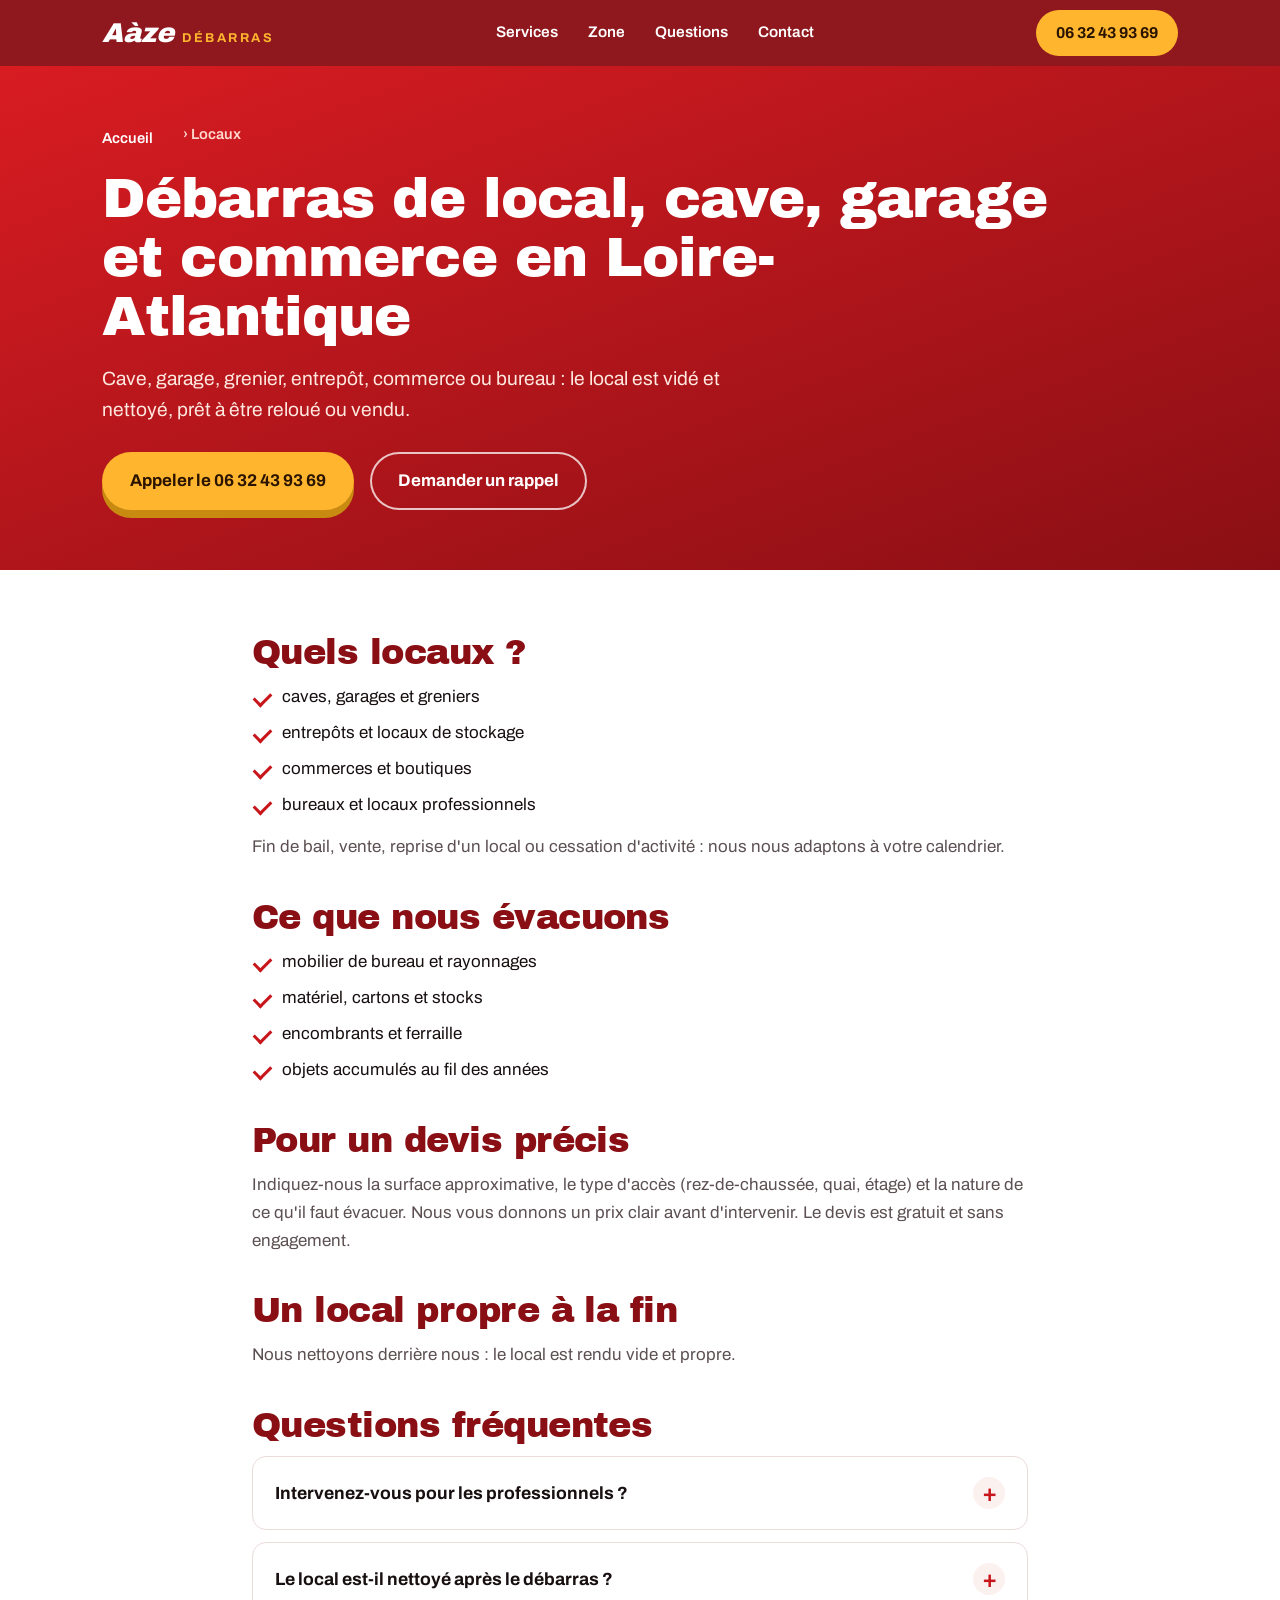
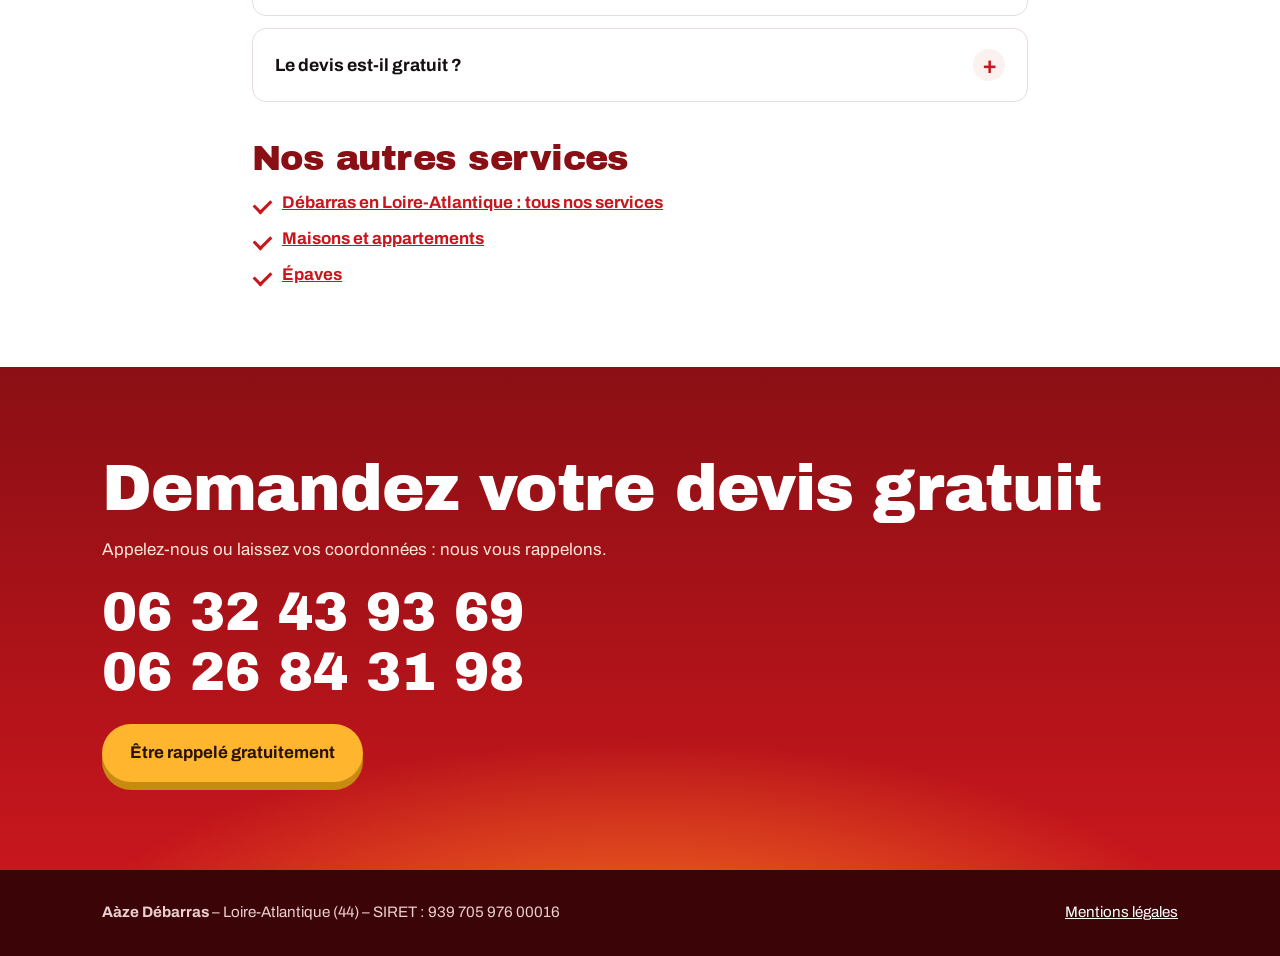
==== debarras-local-cave-garage.html @ 3a27445f "Add files via upload" ====
<!DOCTYPE html>
<html lang="fr">
<head>
<meta charset="utf-8">
<meta name="viewport" content="width=device-width, initial-scale=1">
<title>Débarras local, cave et garage en Loire-Atlantique | Aàze Débarras</title>
<meta name="description" content="Débarras de cave, garage, grenier, entrepôt, commerce ou bureau en Loire-Atlantique. Local vidé et nettoyé. Devis gratuit, appelez Aàze Débarras.">
<meta name="robots" content="index, follow, max-image-preview:large">
<link rel="canonical" href="https://erich44320.github.io/aaze-debarras/debarras-local-cave-garage.html">
<meta name="theme-color" content="#8A0F14">
<meta property="og:type" content="website">
<meta property="og:locale" content="fr_FR">
<meta property="og:site_name" content="Aàze Débarras">
<meta property="og:title" content="Débarras local, cave et garage en Loire-Atlantique | Aàze Débarras">
<meta property="og:description" content="Débarras de cave, garage, grenier, entrepôt, commerce ou bureau en Loire-Atlantique. Local vidé et nettoyé. Devis gratuit, appelez Aàze Débarras.">
<meta property="og:url" content="https://erich44320.github.io/aaze-debarras/debarras-local-cave-garage.html">
<meta property="og:image" content="https://erich44320.github.io/aaze-debarras/og-image.jpg">
<meta property="og:image:width" content="1200">
<meta property="og:image:height" content="630">
<meta name="twitter:card" content="summary_large_image">
<link rel="icon" href="data:image/svg+xml,%3Csvg xmlns='http://www.w3.org/2000/svg' viewBox='0 0 64 64'%3E%3Crect width='64' height='64' rx='14' fill='%238A0F14'/%3E%3Ctext x='32' y='47' font-size='42' font-weight='800' font-style='italic' text-anchor='middle' fill='%23FFB52E' font-family='Arial'%3EA%3C/text%3E%3C/svg%3E">
<link rel="preconnect" href="https://fonts.googleapis.com">
<link rel="preconnect" href="https://fonts.gstatic.com" crossorigin>
<link rel="stylesheet" href="https://fonts.googleapis.com/css2?family=Archivo:wght@400;600;700;800&family=Archivo+Black&display=swap">
<link rel="stylesheet" href="style.css">
<script type="application/ld+json">{"@context": "https://schema.org", "@graph": [{"@type": "Service", "name": "Débarras de local, cave, garage et commerce en Loire-Atlantique", "serviceType": "Locaux", "url": "https://erich44320.github.io/aaze-debarras/debarras-local-cave-garage.html", "description": "Débarras de cave, garage, grenier, entrepôt, commerce ou bureau en Loire-Atlantique. Local vidé et nettoyé. Devis gratuit, appelez Aàze Débarras.", "areaServed": {"@type": "AdministrativeArea", "name": "Loire-Atlantique"}, "provider": {"@id": "https://erich44320.github.io/aaze-debarras/#entreprise"}}, {"@type": "BreadcrumbList", "itemListElement": [{"@type": "ListItem", "position": 1, "name": "Accueil", "item": "https://erich44320.github.io/aaze-debarras/"}, {"@type": "ListItem", "position": 2, "name": "Locaux", "item": "https://erich44320.github.io/aaze-debarras/debarras-local-cave-garage.html"}]}, {"@type": "FAQPage", "mainEntity": [{"@type": "Question", "name": "Intervenez-vous pour les professionnels ?", "acceptedAnswer": {"@type": "Answer", "text": "Oui, nous débarrassons aussi les commerces, entrepôts et bureaux. Appelez-nous pour décrire votre besoin."}}, {"@type": "Question", "name": "Le local est-il nettoyé après le débarras ?", "acceptedAnswer": {"@type": "Answer", "text": "Oui, nous nettoyons derrière nous une fois le local vidé."}}, {"@type": "Question", "name": "Le devis est-il gratuit ?", "acceptedAnswer": {"@type": "Answer", "text": "Oui, il est gratuit et sans engagement."}}]}]}</script>
</head>
<body>
<header><div class="wrap bar"><a class="logo" href="index.html" aria-label="Aàze Débarras, accueil"><b>Aàze</b><span>Débarras</span></a><nav aria-label="Navigation principale"><a href="index.html#services">Services</a><a href="index.html#zone">Zone</a><a href="index.html#faq">Questions</a><a href="index.html#contact">Contact</a></nav><a class="btn head-tel" href="tel:+33632439369">06 32 43 93 69</a></div></header>
<main>
<div class="ph"><div class="wrap">
 <nav class="bc" aria-label="Fil d'Ariane"><a href="index.html">Accueil</a> › Locaux</nav>
 <h1>Débarras de local, cave, garage et commerce en Loire-Atlantique</h1>
 <p class="lead">Cave, garage, grenier, entrepôt, commerce ou bureau : le local est vidé et nettoyé, prêt à être reloué ou vendu.</p>
 <div class="cta"><a class="btn" href="tel:+33632439369">Appeler le 06 32 43 93 69</a><a class="btn line" href="index.html#contact">Demander un rappel</a></div>
</div></div>
<section class="pc"><div class="wrap narrow">
<h2>Quels locaux ?</h2>
<ul><li>caves, garages et greniers</li><li>entrepôts et locaux de stockage</li><li>commerces et boutiques</li><li>bureaux et locaux professionnels</li></ul>
<p>Fin de bail, vente, reprise d'un local ou cessation d'activité : nous nous adaptons à votre calendrier.</p>
<h2>Ce que nous évacuons</h2>
<ul><li>mobilier de bureau et rayonnages</li><li>matériel, cartons et stocks</li><li>encombrants et ferraille</li><li>objets accumulés au fil des années</li></ul>
<h2>Pour un devis précis</h2>
<p>Indiquez-nous la surface approximative, le type d'accès (rez-de-chaussée, quai, étage) et la nature de ce qu'il faut évacuer. Nous vous donnons un prix clair avant d'intervenir. Le devis est gratuit et sans engagement.</p>
<h2>Un local propre à la fin</h2>
<p>Nous nettoyons derrière nous : le local est rendu vide et propre.</p>
<h2>Questions fréquentes</h2>
<details><summary>Intervenez-vous pour les professionnels ?</summary><p>Oui, nous débarrassons aussi les commerces, entrepôts et bureaux. Appelez-nous pour décrire votre besoin.</p></details><details><summary>Le local est-il nettoyé après le débarras ?</summary><p>Oui, nous nettoyons derrière nous une fois le local vidé.</p></details><details><summary>Le devis est-il gratuit ?</summary><p>Oui, il est gratuit et sans engagement.</p></details>
<h2>Nos autres services</h2>
<ul class="oth"><li><a href="index.html">Débarras en Loire-Atlantique : tous nos services</a></li><li><a href="debarras-maison-appartement.html">Maisons et appartements</a></li><li><a href="enlevement-epave.html">Épaves</a></li></ul>
</div></section>
<section class="contact"><div class="wrap">
 <h2>Demandez votre devis gratuit</h2>
 <p>Appelez-nous ou laissez vos coordonnées : nous vous rappelons.</p>
 <div class="nums"><a href="tel:+33632439369">06 32 43 93 69</a><a href="tel:+33626843198">06 26 84 31 98</a></div>
 <a class="btn" href="index.html#contact">Être rappelé gratuitement</a>
</div></section>
</main>
<footer><div class="wrap"><div><strong>Aàze Débarras</strong> – Loire-Atlantique (44) – SIRET : 939 705 976 00016</div><div><a href="mentions-legales.html">Mentions légales</a></div></div></footer>
<div class="callbar"><a href="tel:+33632439369">Appeler le 06 32 43 93 69</a></div>
</body>
</html>
---- style.css ----
:root{--red:#C8161D;--red-d:#8A0F14;--red-x:#3B0508;--am:#FFB52E;--ink:#170F10;--mut:#5C5052;--line:#EADCDA;--soft:#FBF1EF;--w:1120px;--ease:cubic-bezier(.2,.7,.2,1)}
*{box-sizing:border-box;margin:0;padding:0}
html{scroll-behavior:smooth;scroll-padding-top:76px}
body{font-family:"Archivo",system-ui,-apple-system,"Segoe UI",Roboto,Arial,sans-serif;color:var(--ink);line-height:1.65;font-size:1.06rem;background:#fff;padding-bottom:60px;overflow-x:hidden}
h1,h2,h3{font-family:"Archivo Black","Archivo",Impact,sans-serif;font-weight:400;line-height:1.05;letter-spacing:-.015em}
a{color:inherit}
:focus-visible{outline:3px solid var(--am);outline-offset:3px}
.wrap{max-width:var(--w);margin:0 auto;padding:0 22px}
.skip{position:absolute;left:-999px}.skip:focus{left:12px;top:12px;background:#fff;padding:8px 12px;z-index:99}
.btn{display:inline-flex;align-items:center;gap:10px;text-decoration:none;font-weight:700;padding:15px 28px;border-radius:999px;background:var(--am);color:#2A1400;transition:transform .25s var(--ease),box-shadow .25s,background .2s;box-shadow:0 8px 0 #C98A12}
.btn:hover{transform:translateY(-3px);box-shadow:0 11px 0 #C98A12;background:#FFC456}
.btn:active{transform:translateY(4px);box-shadow:0 3px 0 #C98A12}
.btn.line{background:transparent;color:#fff;box-shadow:inset 0 0 0 2px rgba(255,255,255,.75)}
.btn.line:hover{background:rgba(255,255,255,.14);box-shadow:inset 0 0 0 2px #fff;transform:translateY(-3px)}

/* révélation au scroll */
.js .rv{opacity:0;transform:translateY(34px);transition:opacity .8s var(--ease),transform .8s var(--ease);transition-delay:var(--d,0s)}
.js .rv.in{opacity:1;transform:none}

/* en-tête */
header{position:sticky;top:0;z-index:30;background:rgba(138,15,20,.96);backdrop-filter:blur(8px);color:#fff;transition:box-shadow .3s}
header.sc{box-shadow:0 6px 24px rgba(40,0,0,.35)}
.bar{display:flex;align-items:center;justify-content:space-between;gap:14px;height:66px;transition:height .3s}
header.sc .bar{height:58px}
.logo{text-decoration:none;display:flex;align-items:baseline;gap:8px}
.logo b{font-family:"Archivo Black",sans-serif;font-weight:400;font-size:1.7rem;font-style:italic}
.logo span{font-weight:700;font-size:.8rem;letter-spacing:.2em;text-transform:uppercase;color:var(--am)}
nav{display:none;gap:30px;font-weight:600;font-size:.96rem}
nav a{text-decoration:none;position:relative;padding:4px 0}
nav a::after{content:"";position:absolute;left:0;right:0;bottom:-2px;height:2px;background:var(--am);transform:scaleX(0);transform-origin:left;transition:transform .3s var(--ease)}
nav a:hover::after{transform:scaleX(1)}
.head-tel{padding:10px 20px;font-size:.98rem;box-shadow:none}
.head-tel:hover{box-shadow:none;transform:translateY(-2px)}

/* hero */
.hero{position:relative;overflow:hidden;color:#fff;background:linear-gradient(160deg,#D81C22 0,#B3121A 50%,#7C0C12 100%)}
.hero::before,.hero::after{content:"";position:absolute;border-radius:50%;pointer-events:none;filter:blur(10px)}
.hero::before{width:640px;height:640px;left:-220px;bottom:-300px;background:radial-gradient(circle,rgba(255,181,46,.55),transparent 65%);animation:drift 14s ease-in-out infinite alternate}
.hero::after{width:520px;height:520px;right:-160px;top:-200px;background:radial-gradient(circle,rgba(255,120,60,.45),transparent 65%);animation:drift 11s ease-in-out infinite alternate-reverse}
@keyframes drift{to{transform:translate(70px,-40px) scale(1.15)}}
.hero .wrap{position:relative;z-index:1;display:grid;gap:40px;padding-top:56px;padding-bottom:70px;align-items:center}
.hero h1{font-size:clamp(2.7rem,9vw,5.2rem);text-shadow:0 4px 0 rgba(60,0,0,.35)}
.hero h1 .l{display:block;overflow:hidden;padding-bottom:.08em}
.hero h1 .l>span{display:block;transform:translateY(110%);animation:up .9s var(--ease) forwards}
.hero h1 .l:nth-child(2)>span{animation-delay:.12s}
.hero h1 .l:nth-child(3)>span{animation-delay:.24s;color:var(--am)}
@keyframes up{to{transform:none}}
.hero p.lead{font-size:1.2rem;max-width:30em;margin-top:22px;color:#FFE8DF;opacity:0;animation:fade .8s .55s var(--ease) forwards}
.cta{display:flex;flex-wrap:wrap;gap:16px;margin-top:32px;opacity:0;animation:fade .8s .7s var(--ease) forwards}
@keyframes fade{from{transform:translateY(16px)}to{opacity:1;transform:none}}
.room{width:100%;height:auto;border-radius:20px;box-shadow:0 30px 60px rgba(50,0,0,.5);opacity:0;animation:fade 1s .5s var(--ease) forwards}
.it{animation:out 9s ease-in infinite}
.it.b{animation-delay:.3s}.it.c{animation-delay:.6s}.it.d{animation-delay:.9s}
@keyframes out{0%,14%{transform:none;opacity:1}34%{transform:translateX(580px);opacity:1}35%{transform:translateX(580px);opacity:0}90%{transform:none;opacity:0}100%{transform:none;opacity:1}}
.done{animation:done 9s infinite;opacity:0}
@keyframes done{0%,46%{opacity:0;transform:translateY(8px)}56%,84%{opacity:1;transform:none}94%,100%{opacity:0}}
.sp{opacity:0;transform-box:fill-box;transform-origin:center;animation:glint 9s infinite}
.sp.b{animation-delay:.35s}.sp.c{animation-delay:.7s}.sp.d{animation-delay:1.05s}
@keyframes glint{0%,44%{opacity:0;transform:scale(0) rotate(0)}54%{opacity:1;transform:scale(1.2) rotate(40deg)}66%{opacity:1;transform:scale(.8) rotate(90deg)}78%,100%{opacity:0;transform:scale(0) rotate(140deg)}}
.shine{animation:shine 9s infinite;opacity:0}
@keyframes shine{0%,44%{opacity:0}56%,84%{opacity:1}96%,100%{opacity:0}}

/* bandeau défilant */
.marq{background:var(--ink);color:#fff;overflow:hidden;white-space:nowrap;padding:16px 0;font-family:"Archivo Black",sans-serif;font-size:1.15rem;text-transform:uppercase;letter-spacing:.04em}
.marq div{display:inline-block;animation:mq 32s linear infinite}
.marq:hover div{animation-play-state:paused}
.marq span{display:inline-block;padding:0 26px}
.marq span::after{content:"";display:inline-block;width:9px;height:9px;background:var(--red);margin-left:52px;transform:rotate(45deg)}
@keyframes mq{to{transform:translateX(-50%)}}

section{padding:88px 0}
.soft{background:var(--soft)}
h2.t{font-size:clamp(2.1rem,5.6vw,3.5rem);color:var(--red-d);margin-bottom:12px}
.intro{color:var(--mut);max-width:40em;margin-bottom:44px}

/* services */
.list{border-top:3px solid var(--ink)}
.svc{display:grid;grid-template-columns:auto 1fr;gap:4px 22px;padding:28px 18px;border-bottom:1px solid var(--line);position:relative;overflow:hidden;transition:color .35s,padding .4s var(--ease)}
.svc::before{content:"";position:absolute;inset:0;background:var(--red);transform:scaleY(0);transform-origin:bottom;transition:transform .45s var(--ease);z-index:-1}
.svc:hover{color:#fff;padding-left:30px}
.svc:hover::before{transform:scaleY(1)}
.svc:hover p{color:#FFE3DC}
.svc .n{font-family:"Archivo Black",sans-serif;font-size:1.5rem;color:var(--red);grid-row:span 2;line-height:1.1;transition:color .35s}
.svc:hover .n{color:var(--am)}
.svc h3{font-size:clamp(1.4rem,3.4vw,2rem)}
.svc p{color:var(--mut);max-width:40em;transition:color .35s}
.list{position:relative;z-index:0}

/* bannière */
.ban{position:relative;border-radius:18px;overflow:hidden;margin-top:56px;box-shadow:0 20px 44px rgba(90,10,10,.25)}
.ban img{display:block;width:100%;height:auto;transform:scale(1.14);transition:transform 1.6s var(--ease)}
.ban.in img{transform:scale(1)}
.ban p{position:absolute;left:0;right:0;bottom:0;padding:50px 24px 20px;background:linear-gradient(transparent,rgba(40,0,0,.85));color:#fff;font-family:"Archivo Black",sans-serif;font-size:clamp(1.2rem,3.6vw,2rem)}

/* nettoyage */
.clean{background:linear-gradient(160deg,var(--red-d),var(--red-x));color:#fff;position:relative;overflow:hidden}
.clean .wrap{position:relative;display:grid;gap:34px;align-items:center}
.clean h2{font-size:clamp(2.2rem,6vw,3.8rem);margin-bottom:16px}
.clean h2 em{font-style:normal;color:var(--am)}
.clean p{color:#FFD9CF;max-width:32em}
.clean ul{list-style:none;display:grid;gap:14px}
.clean li{display:flex;gap:16px;align-items:center;background:rgba(255,255,255,.08);border:1px solid rgba(255,255,255,.14);border-radius:14px;padding:18px 20px;font-weight:700;font-size:1.1rem}
.clean li svg{flex:none;width:34px;height:34px}
.clean li svg path{stroke-dasharray:30;stroke-dashoffset:30;transition:stroke-dashoffset .8s .4s var(--ease)}
.clean .in li svg path,.clean li.in svg path{stroke-dashoffset:0}
.star{position:absolute;color:var(--am);opacity:.8;animation:tw 3.2s ease-in-out infinite}
.star:nth-of-type(2){animation-delay:1s}.star:nth-of-type(3){animation-delay:2s}
@keyframes tw{0%,100%{transform:scale(.4) rotate(0);opacity:.2}50%{transform:scale(1) rotate(45deg);opacity:1}}

/* étapes */
ol.steps{list-style:none;display:grid;gap:34px;position:relative}
ol.steps li{position:relative;padding-top:20px}
ol.steps li::before{content:"";position:absolute;left:0;top:0;height:4px;width:100%;background:var(--red);transform:scaleX(0);transform-origin:left;transition:transform 1s var(--ease);transition-delay:calc(var(--d,0s) + .2s)}
ol.steps li.in::before{transform:scaleX(1)}
ol.steps li::after{content:attr(data-n);display:block;font-family:"Archivo Black",sans-serif;font-size:3.6rem;line-height:1;color:transparent;-webkit-text-stroke:2px var(--red);margin-bottom:6px}
ol.steps h3{font-size:1.5rem;margin-bottom:6px}
ol.steps p{color:var(--mut)}

/* zone */
.zones p{max-width:40em;color:var(--mut)}
.chips{list-style:none;display:flex;flex-wrap:wrap;gap:10px;margin:24px 0}
.chips li{padding:9px 18px;border-radius:999px;background:#fff;border:1.5px solid var(--line);font-weight:600;transition:all .25s var(--ease)}
.chips li:hover{background:var(--red);border-color:var(--red);color:#fff;transform:translateY(-3px) rotate(-2deg)}

/* faq */
details{background:#fff;border:1px solid var(--line);border-radius:14px;margin-bottom:12px;transition:box-shadow .3s,border-color .3s}
details[open]{border-color:var(--red);box-shadow:0 10px 26px rgba(160,20,25,.12)}
summary{cursor:pointer;font-weight:700;font-size:1.1rem;list-style:none;display:flex;justify-content:space-between;align-items:center;gap:16px;padding:20px 22px}
summary::-webkit-details-marker{display:none}
summary::after{content:"+";flex:none;width:32px;height:32px;border-radius:50%;background:var(--soft);color:var(--red);display:grid;place-items:center;font-size:1.5rem;line-height:1;transition:transform .35s var(--ease),background .3s,color .3s}
details[open] summary::after{transform:rotate(135deg);background:var(--red);color:#fff}
details p{padding:0 22px 20px;color:var(--mut);animation:fade .45s var(--ease) both}

/* contact */
.contact{position:relative;overflow:hidden;color:#fff;text-align:center;background:radial-gradient(ellipse 70% 70% at 50% 120%,#FFB52E 0,rgba(245,120,30,.6) 25%,transparent 65%),linear-gradient(180deg,var(--red-d),var(--red))}
.contact h2{font-size:clamp(2.3rem,6.5vw,4rem);margin-bottom:14px}
.contact p{color:#FFE8DC;max-width:32em;margin:0 auto}
.nums{display:grid;gap:2px;margin:28px 0 34px}
.nums a{font-family:"Archivo Black",sans-serif;font-size:clamp(2.4rem,9.5vw,4.8rem);text-decoration:none;line-height:1.1;transition:color .25s,transform .35s var(--ease)}
.nums a:hover{color:var(--am);transform:scale(1.04)}
.pulse{position:relative}
.pulse::after{content:"";position:absolute;inset:0;border-radius:999px;border:3px solid var(--am);animation:ring 2.2s ease-out infinite}
@keyframes ring{from{opacity:.9;transform:scale(1)}to{opacity:0;transform:scale(1.35)}}

footer{background:var(--red-x);color:#EBCFCF;padding:30px 0;font-size:.95rem}
footer .wrap{display:grid;gap:8px;text-align:center}
footer a{color:#fff}

.callbar{position:fixed;left:12px;right:12px;bottom:12px;z-index:40}
.callbar a{display:flex;justify-content:center;background:var(--am);color:#2A1400;text-decoration:none;font-weight:800;padding:16px;border-radius:999px;box-shadow:0 8px 24px rgba(0,0,0,.35);animation:bob 3s ease-in-out infinite}
@keyframes bob{50%{transform:translateY(-4px)}}

.legal{padding:56px 0}.legal h1{font-size:2.6rem;color:var(--red-d);margin-bottom:20px}.legal h2{font-size:1.5rem;margin:26px 0 6px;color:var(--ink)}.legal p{max-width:44em;color:var(--mut)}

@media(min-width:860px){
 nav{display:flex}body{padding-bottom:0}.callbar{display:none}
 .hero .wrap{grid-template-columns:1.1fr 1fr;gap:56px;padding-top:80px;padding-bottom:96px}
 .svc{grid-template-columns:70px 1fr 1.2fr;align-items:center;gap:0 24px;padding:34px 24px}
 .svc .n{grid-row:auto}
 .clean .wrap{grid-template-columns:1.1fr 1fr;gap:70px}
 ol.steps{grid-template-columns:repeat(4,1fr);gap:30px}
 footer .wrap{grid-template-columns:1fr auto;text-align:left}
}
@media(prefers-reduced-motion:reduce){
 html{scroll-behavior:auto}
 *,*::before,*::after{animation:none!important;transition:none!important}
 .js .rv{opacity:1;transform:none}
 .hero h1 .l>span{transform:none}.hero p.lead,.cta,.room{opacity:1}
 .done{opacity:1}
}

/* contact + formulaire */
.contact{text-align:left}
.contact p{margin:0}
.cgrid{display:grid;gap:40px;align-items:center}
.contact .nums{margin:22px 0 14px}
.contact .nums a{font-size:clamp(2.1rem,8vw,3.3rem)}
.mailink{display:inline-block;font-weight:700;font-size:1.15rem;color:#fff;text-underline-offset:5px}
.mailink:hover{color:var(--am)}
.form{background:#fff;color:var(--ink);border-radius:20px;padding:28px 24px;box-shadow:0 26px 50px rgba(50,0,0,.4);display:grid;gap:14px}
.form h3{font-size:1.6rem;color:var(--red-d)}
.form label{display:grid;gap:6px;font-weight:700;font-size:.92rem}
.form input,.form select,.form textarea{width:100%;font:inherit;font-weight:400;color:var(--ink);padding:13px 14px;border:1.5px solid var(--line);border-radius:10px;background:#fff;transition:border-color .2s,box-shadow .2s}
.form input:focus,.form select:focus,.form textarea:focus{outline:none;border-color:var(--red);box-shadow:0 0 0 4px rgba(200,22,29,.15)}
.form textarea{resize:vertical}
.f2{display:grid;gap:14px}
.form .btn{justify-content:center;border:0;cursor:pointer;font:inherit;font-weight:800;margin-top:4px}
.form .btn:disabled{opacity:.7;cursor:default;transform:none}
.form .ok{color:#14702B;font-weight:700;background:#E8F6EC;border-radius:10px;padding:12px 14px}
.form .ko{color:var(--red-d);font-weight:700;background:#FDE8E7;border-radius:10px;padding:12px 14px}
@media(min-width:860px){.cgrid{grid-template-columns:1fr 1.05fr;gap:64px}.f2{grid-template-columns:1fr 1fr}.form{padding:34px 32px}}

/* zone carte */
.zone{background:linear-gradient(170deg,var(--red-d),var(--red-x));color:#fff}
.zgrid{display:grid;gap:30px}
.zt h2{font-size:clamp(2.1rem,5.6vw,3.5rem);margin-bottom:12px}
.zt p{color:#FFD9CF;max-width:30em}
.zm{position:relative;background:#2A0407;border-radius:22px;padding:14px;box-shadow:0 26px 50px rgba(0,0,0,.4);background-image:radial-gradient(rgba(255,255,255,.1) 1px,transparent 1.3px);background-size:18px 18px}
.zsvg{display:block;width:100%;height:auto}
.zsvg .land{fill:#FFF1EC;stroke:#fff;stroke-width:2;stroke-linejoin:round}
.zsvg .loire{fill:none;stroke:#E9B6AC;stroke-width:5;stroke-linecap:round;stroke-linejoin:round}
.zsvg .sea-t{fill:#8C5A5D;font-style:italic;font-size:17px;letter-spacing:.06em}
.zsvg .pt{cursor:pointer;outline:none}
.zsvg .dt{fill:var(--red);stroke:#fff;stroke-width:2.5;transition:fill .2s}
.zsvg .pr{fill:none;stroke:var(--am);stroke-width:3;opacity:0;transform-box:fill-box;transform-origin:center}
.zsvg .pt.on .dt{fill:var(--am);stroke:var(--red-d)}
.zsvg .pt.on .pr{animation:ping 1.3s ease-out infinite}
@keyframes ping{from{opacity:1;transform:scale(1)}to{opacity:0;transform:scale(3)}}
.zsvg .lb{font:700 15px "Archivo",Arial,sans-serif;opacity:0;paint-order:stroke;stroke-width:4px;stroke-linejoin:round;transition:opacity .2s;pointer-events:none}
.zsvg .lb.land{fill:var(--red-x);stroke:#FFF1EC}
.zsvg .lb.sea{fill:#fff;stroke:#2A0407}
.zsvg .lb.show{opacity:.95}
.zsvg .lb.on,.zsvg .lb.land.on,.zsvg .lb.sea.on{opacity:1;fill:#fff;stroke:var(--red-d);stroke-width:7px}
.zsvg .lb{font-size:19px}
@media(min-width:860px){.zsvg .lb{font-size:15px}}
.zn{position:absolute;right:20px;bottom:14px;font-size:.8rem;color:#A77B7C}
.zl{display:grid;gap:26px}
.zg h3{font-size:1.25rem;color:var(--am);padding-bottom:8px;border-bottom:1px solid rgba(255,255,255,.2);margin-bottom:12px}
.zg ul{list-style:none;display:flex;flex-wrap:wrap;gap:8px}
.zg button{font:inherit;font-weight:600;color:#fff;background:rgba(255,255,255,.08);border:1.5px solid rgba(255,255,255,.22);border-radius:999px;padding:8px 16px;cursor:pointer;transition:background .2s,color .2s,transform .25s var(--ease),border-color .2s}
.zg button:hover,.zg button.on,.zg button:focus-visible{background:var(--am);color:#2A1400;border-color:var(--am);transform:translateY(-2px)}
.zo{color:#FFD9CF}
.zo a{color:#fff;font-weight:700}
@media(min-width:860px){
 .zgrid{grid-template-columns:1.05fr 1fr;gap:40px 64px;align-items:start}
 .zt{grid-column:1/-1}
 .zm{grid-row:2}.zl{grid-row:2;align-self:center}
}

/* pages services */
.ph{background:linear-gradient(160deg,#D81C22,#8A0F14);color:#fff;padding:56px 0 60px}
.ph h1{font-size:clamp(2.1rem,6vw,3.5rem);max-width:17em}
.ph .lead{font-size:1.2rem;max-width:34em;margin-top:16px;color:#FFE8DF}
.ph .cta{margin-top:26px}
.bc{font-size:.92rem;margin-bottom:16px;color:#FFD9CF}.bc a{color:#fff}
.pc{padding:64px 0}.narrow{max-width:820px}
.pc h2{font-size:clamp(1.6rem,4vw,2.2rem);color:var(--red-d);margin:38px 0 12px}
.pc h2:first-child{margin-top:0}
.pc p{color:var(--mut);margin-bottom:12px}
.pc ul{list-style:none;display:grid;gap:8px;margin:8px 0 14px}
.pc li{padding-left:30px;position:relative}
.pc li::before{content:"";position:absolute;left:2px;top:.55em;width:14px;height:8px;border-left:3px solid var(--red);border-bottom:3px solid var(--red);transform:rotate(-45deg)}
.pc ul.oth a{font-weight:700;color:var(--red)}
.svc .more{font-weight:700;color:var(--red);white-space:nowrap;transition:color .3s}
.svc:hover .more{color:var(--am)}
.contact .nums{margin:20px 0 22px}
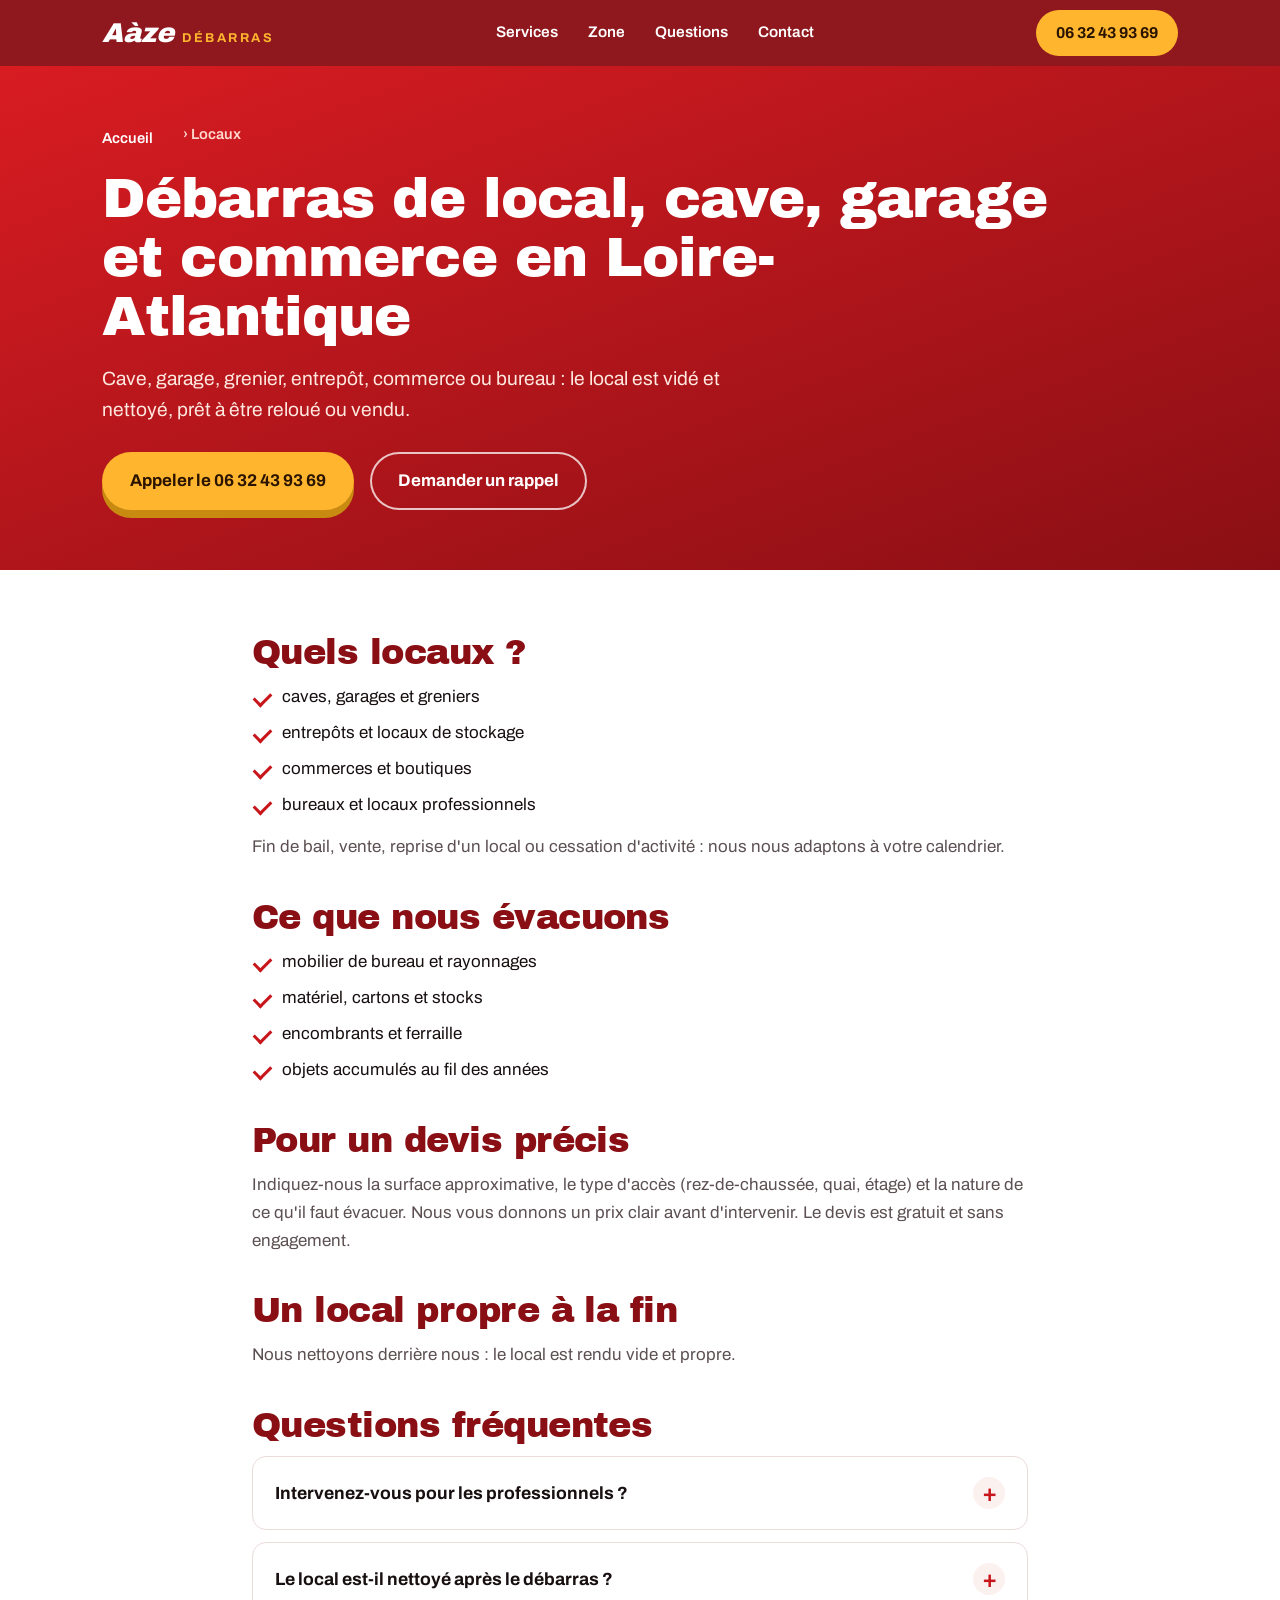
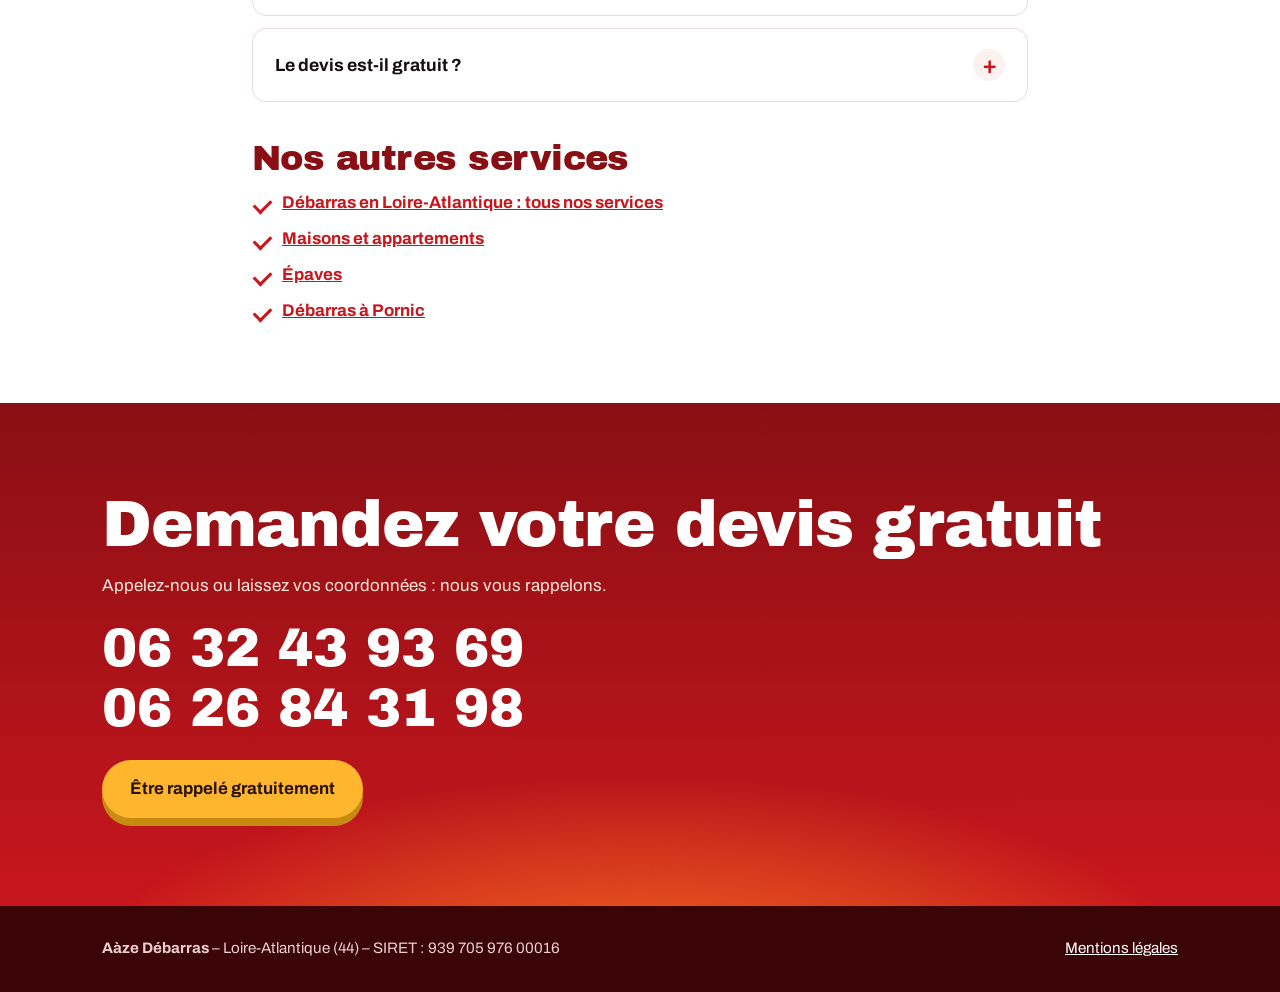
==== commit 4222f8b8: "Add files via upload" ====
--- a/debarras-local-cave-garage.html
+++ b/debarras-local-cave-garage.html
@@ -6,24 +6,27 @@
 <title>Débarras local, cave et garage en Loire-Atlantique | Aàze Débarras</title>
 <meta name="description" content="Débarras de cave, garage, grenier, entrepôt, commerce ou bureau en Loire-Atlantique. Local vidé et nettoyé. Devis gratuit, appelez Aàze Débarras.">
 <meta name="robots" content="index, follow, max-image-preview:large">
-<link rel="canonical" href="https://erich44320.github.io/aaze-debarras/debarras-local-cave-garage.html">
+<link rel="canonical" href="https://aaze-debarras.fr/debarras-local-cave-garage.html">
 <meta name="theme-color" content="#8A0F14">
 <meta property="og:type" content="website">
 <meta property="og:locale" content="fr_FR">
 <meta property="og:site_name" content="Aàze Débarras">
 <meta property="og:title" content="Débarras local, cave et garage en Loire-Atlantique | Aàze Débarras">
 <meta property="og:description" content="Débarras de cave, garage, grenier, entrepôt, commerce ou bureau en Loire-Atlantique. Local vidé et nettoyé. Devis gratuit, appelez Aàze Débarras.">
-<meta property="og:url" content="https://erich44320.github.io/aaze-debarras/debarras-local-cave-garage.html">
-<meta property="og:image" content="https://erich44320.github.io/aaze-debarras/og-image.jpg">
+<meta property="og:url" content="https://aaze-debarras.fr/debarras-local-cave-garage.html">
+<meta property="og:image" content="https://aaze-debarras.fr/og-image.jpg">
 <meta property="og:image:width" content="1200">
 <meta property="og:image:height" content="630">
 <meta name="twitter:card" content="summary_large_image">
-<link rel="icon" href="data:image/svg+xml,%3Csvg xmlns='http://www.w3.org/2000/svg' viewBox='0 0 64 64'%3E%3Crect width='64' height='64' rx='14' fill='%238A0F14'/%3E%3Ctext x='32' y='47' font-size='42' font-weight='800' font-style='italic' text-anchor='middle' fill='%23FFB52E' font-family='Arial'%3EA%3C/text%3E%3C/svg%3E">
+<link rel="icon" href="favicon.ico" sizes="any">
+<link rel="icon" type="image/png" sizes="48x48" href="favicon-48.png">
+<link rel="icon" type="image/png" sizes="192x192" href="favicon.png">
+<link rel="apple-touch-icon" href="apple-touch-icon.png">
 <link rel="preconnect" href="https://fonts.googleapis.com">
 <link rel="preconnect" href="https://fonts.gstatic.com" crossorigin>
 <link rel="stylesheet" href="https://fonts.googleapis.com/css2?family=Archivo:wght@400;600;700;800&family=Archivo+Black&display=swap">
 <link rel="stylesheet" href="style.css">
-<script type="application/ld+json">{"@context": "https://schema.org", "@graph": [{"@type": "Service", "name": "Débarras de local, cave, garage et commerce en Loire-Atlantique", "serviceType": "Locaux", "url": "https://erich44320.github.io/aaze-debarras/debarras-local-cave-garage.html", "description": "Débarras de cave, garage, grenier, entrepôt, commerce ou bureau en Loire-Atlantique. Local vidé et nettoyé. Devis gratuit, appelez Aàze Débarras.", "areaServed": {"@type": "AdministrativeArea", "name": "Loire-Atlantique"}, "provider": {"@id": "https://erich44320.github.io/aaze-debarras/#entreprise"}}, {"@type": "BreadcrumbList", "itemListElement": [{"@type": "ListItem", "position": 1, "name": "Accueil", "item": "https://erich44320.github.io/aaze-debarras/"}, {"@type": "ListItem", "position": 2, "name": "Locaux", "item": "https://erich44320.github.io/aaze-debarras/debarras-local-cave-garage.html"}]}, {"@type": "FAQPage", "mainEntity": [{"@type": "Question", "name": "Intervenez-vous pour les professionnels ?", "acceptedAnswer": {"@type": "Answer", "text": "Oui, nous débarrassons aussi les commerces, entrepôts et bureaux. Appelez-nous pour décrire votre besoin."}}, {"@type": "Question", "name": "Le local est-il nettoyé après le débarras ?", "acceptedAnswer": {"@type": "Answer", "text": "Oui, nous nettoyons derrière nous une fois le local vidé."}}, {"@type": "Question", "name": "Le devis est-il gratuit ?", "acceptedAnswer": {"@type": "Answer", "text": "Oui, il est gratuit et sans engagement."}}]}]}</script>
+<script type="application/ld+json">{"@context": "https://schema.org", "@graph": [{"@type": "Service", "name": "Débarras de local, cave, garage et commerce en Loire-Atlantique", "serviceType": "Locaux", "url": "https://aaze-debarras.fr/debarras-local-cave-garage.html", "description": "Débarras de cave, garage, grenier, entrepôt, commerce ou bureau en Loire-Atlantique. Local vidé et nettoyé. Devis gratuit, appelez Aàze Débarras.", "areaServed": {"@type": "AdministrativeArea", "name": "Loire-Atlantique"}, "provider": {"@id": "https://aaze-debarras.fr/#entreprise"}}, {"@type": "BreadcrumbList", "itemListElement": [{"@type": "ListItem", "position": 1, "name": "Accueil", "item": "https://aaze-debarras.fr/"}, {"@type": "ListItem", "position": 2, "name": "Locaux", "item": "https://aaze-debarras.fr/debarras-local-cave-garage.html"}]}, {"@type": "FAQPage", "mainEntity": [{"@type": "Question", "name": "Intervenez-vous pour les professionnels ?", "acceptedAnswer": {"@type": "Answer", "text": "Oui, nous débarrassons aussi les commerces, entrepôts et bureaux. Appelez-nous pour décrire votre besoin."}}, {"@type": "Question", "name": "Le local est-il nettoyé après le débarras ?", "acceptedAnswer": {"@type": "Answer", "text": "Oui, nous nettoyons derrière nous une fois le local vidé."}}, {"@type": "Question", "name": "Le devis est-il gratuit ?", "acceptedAnswer": {"@type": "Answer", "text": "Oui, il est gratuit et sans engagement."}}]}]}</script>
 </head>
 <body>
 <header><div class="wrap bar"><a class="logo" href="index.html" aria-label="Aàze Débarras, accueil"><b>Aàze</b><span>Débarras</span></a><nav aria-label="Navigation principale"><a href="index.html#services">Services</a><a href="index.html#zone">Zone</a><a href="index.html#faq">Questions</a><a href="index.html#contact">Contact</a></nav><a class="btn head-tel" href="tel:+33632439369">06 32 43 93 69</a></div></header>
@@ -47,7 +50,7 @@
 <h2>Questions fréquentes</h2>
 <details><summary>Intervenez-vous pour les professionnels ?</summary><p>Oui, nous débarrassons aussi les commerces, entrepôts et bureaux. Appelez-nous pour décrire votre besoin.</p></details><details><summary>Le local est-il nettoyé après le débarras ?</summary><p>Oui, nous nettoyons derrière nous une fois le local vidé.</p></details><details><summary>Le devis est-il gratuit ?</summary><p>Oui, il est gratuit et sans engagement.</p></details>
 <h2>Nos autres services</h2>
-<ul class="oth"><li><a href="index.html">Débarras en Loire-Atlantique : tous nos services</a></li><li><a href="debarras-maison-appartement.html">Maisons et appartements</a></li><li><a href="enlevement-epave.html">Épaves</a></li></ul>
+<ul class="oth"><li><a href="index.html">Débarras en Loire-Atlantique : tous nos services</a></li><li><a href="debarras-maison-appartement.html">Maisons et appartements</a></li><li><a href="enlevement-epave.html">Épaves</a></li><li><a href="debarras-pornic.html">Débarras à Pornic</a></li></ul>
 </div></section>
 <section class="contact"><div class="wrap">
  <h2>Demandez votre devis gratuit</h2>
--- a/style.css
+++ b/style.css
@@ -224,7 +224,7 @@
 @media(min-width:860px){
  .zgrid{grid-template-columns:1.05fr 1fr;gap:40px 64px;align-items:start}
  .zt{grid-column:1/-1}
- .zm{grid-row:2}.zl{grid-row:2;align-self:center}
+ .zm{grid-row:2;position:sticky;top:96px;align-self:start}.zl{grid-row:2;align-self:start}
 }
 
 /* pages services */
@@ -244,3 +244,18 @@
 .svc .more{font-weight:700;color:var(--red);white-space:nowrap;transition:color .3s}
 .svc:hover .more{color:var(--am)}
 .contact .nums{margin:20px 0 22px}
+
+/* europe */
+.eu{margin-top:56px;background:var(--am);color:#2A1400;border-radius:22px;padding:28px 26px;display:grid;gap:18px;align-items:center;justify-items:start;box-shadow:0 18px 40px rgba(0,0,0,.3)}
+.eu h3{font-size:clamp(1.6rem,4vw,2.3rem);margin-bottom:6px}
+.eu p{max-width:36em;font-weight:500}
+.globe{width:96px;height:96px;flex:none}
+.globe .mer{transform-origin:60px 60px;animation:spinm 7s linear infinite}
+.globe .m2{animation-delay:-2.3s}.globe .m3{animation-delay:-4.6s}
+@keyframes spinm{0%,100%{transform:scaleX(1)}50%{transform:scaleX(.06)}}
+.globe .gpin{transform-box:fill-box;transform-origin:center;animation:gp 2s ease-in-out infinite}
+@keyframes gp{50%{transform:scale(1.3)}}
+.eu .eu-btn{background:#2A1400;color:#fff;box-shadow:0 6px 0 #000}
+.eu .eu-btn:hover{background:#3d1f00;box-shadow:0 9px 0 #000}
+@media(min-width:860px){.eu{grid-template-columns:auto 1fr auto;gap:30px;padding:30px 36px}.globe{width:110px;height:110px}}
+/* fin europe */
